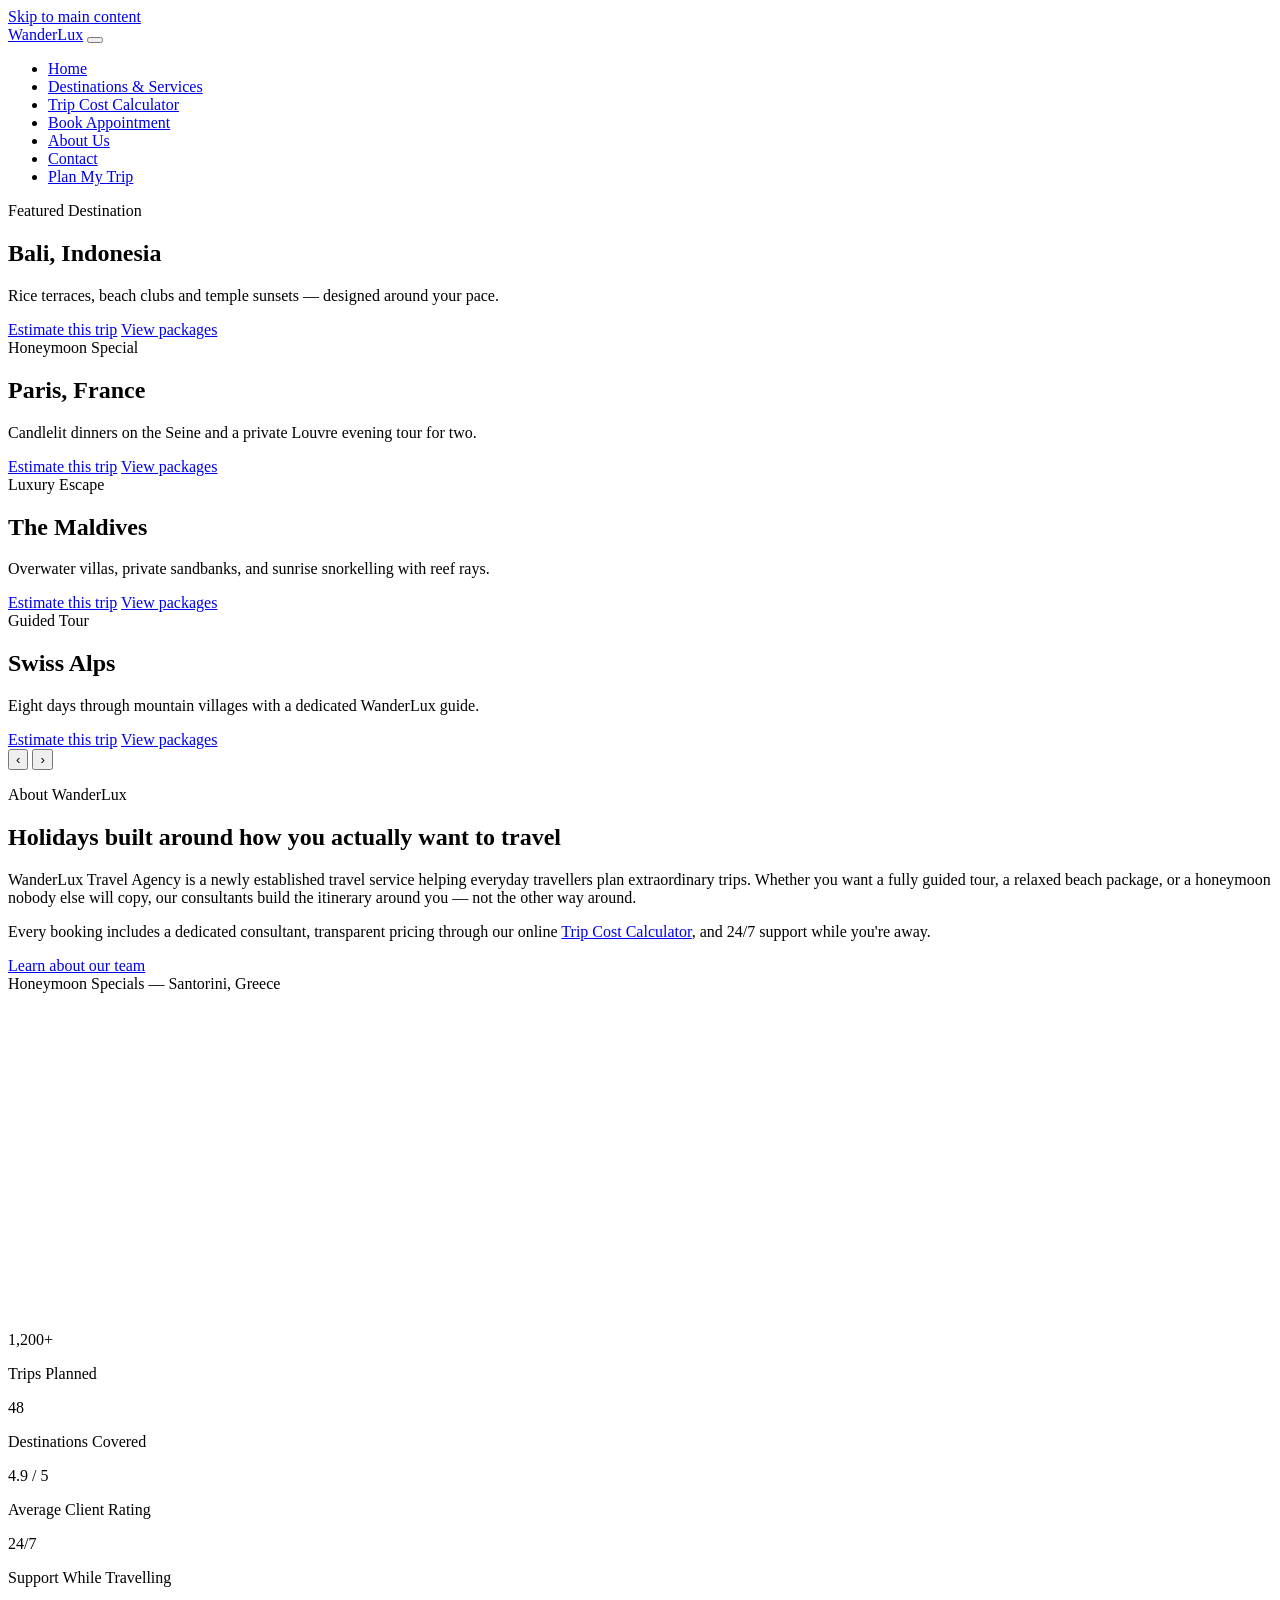
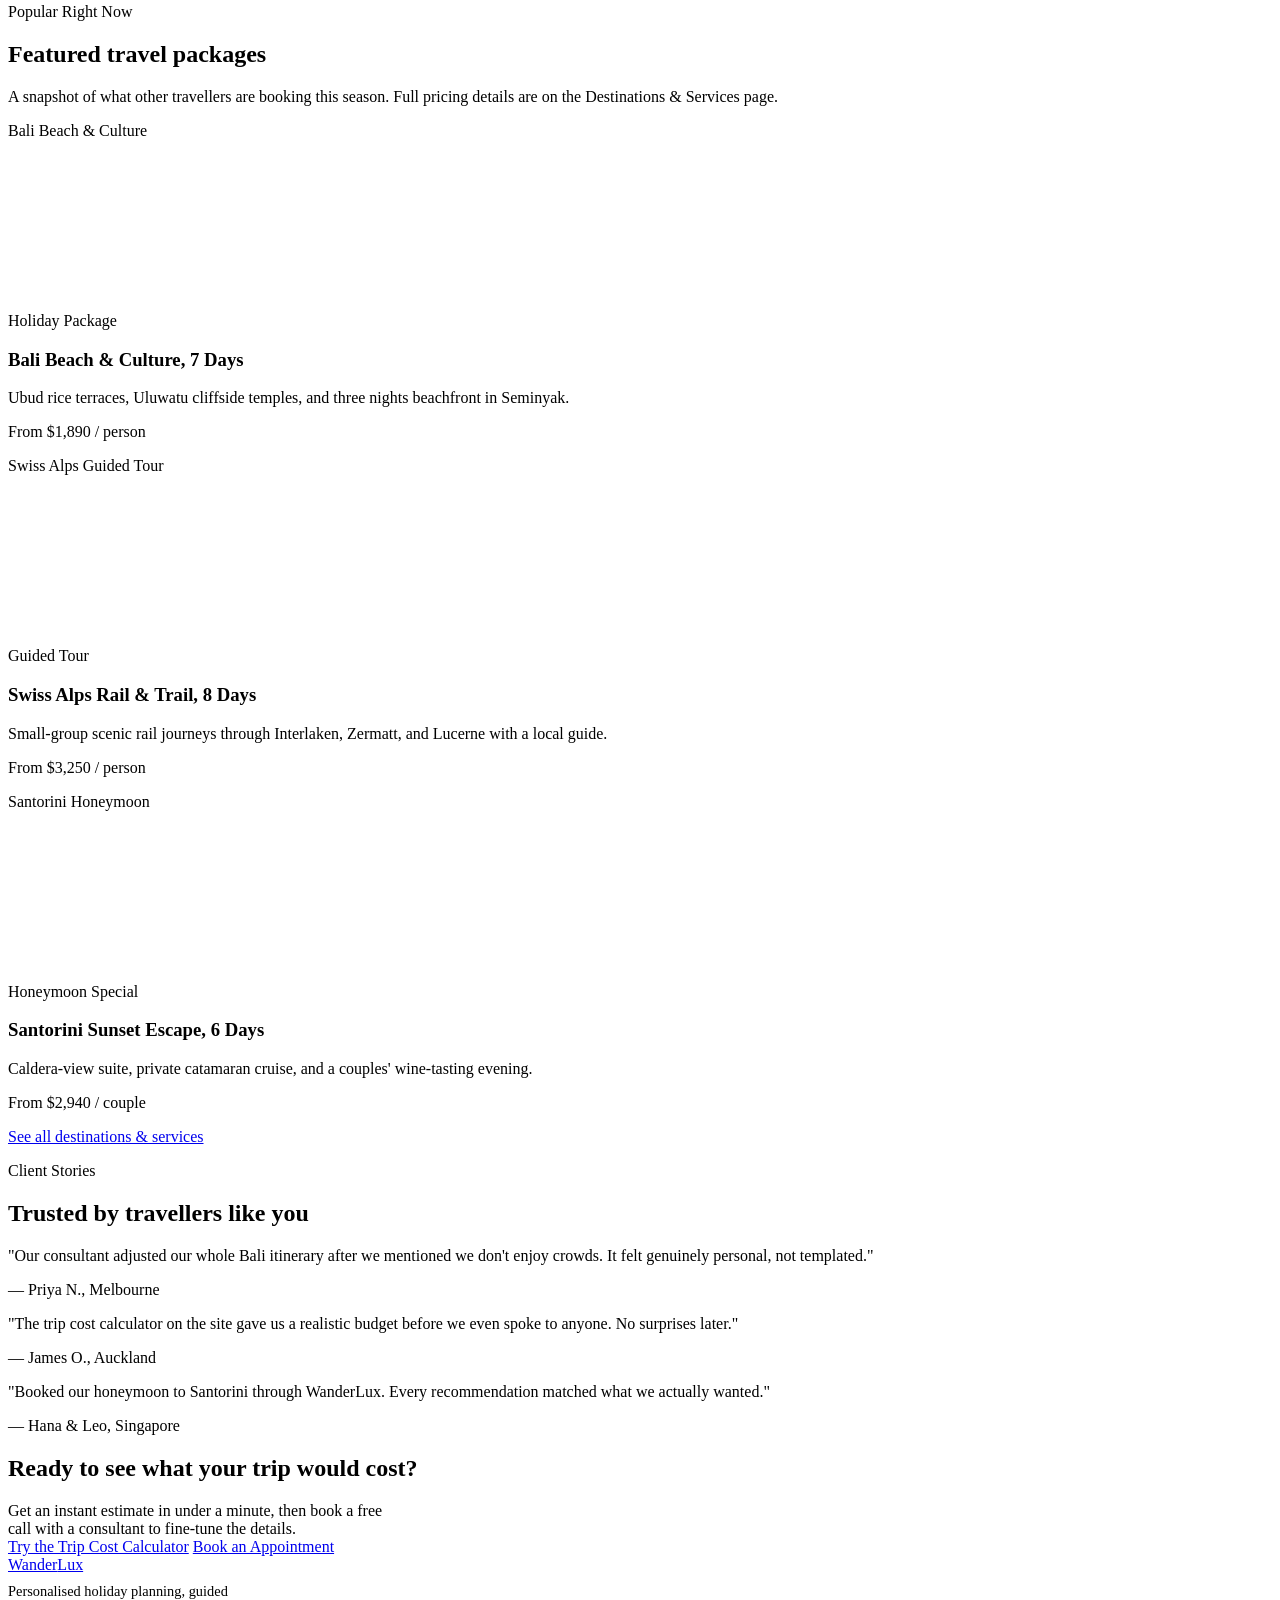
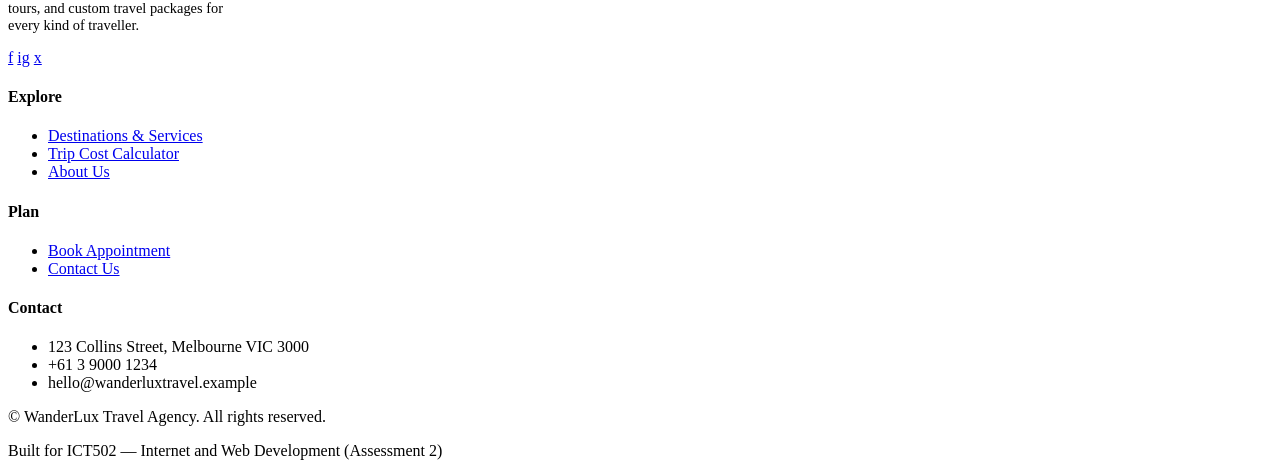
==== index.html @ 5282bc02 "Add files via upload" ====
<!DOCTYPE html>
<html lang="en">
<head>
  <meta charset="UTF-8" />
  <meta name="viewport" content="width=device-width, initial-scale=1.0" />
  <title>WanderLux Travel Agency | Personalised Holidays, Tours &amp; Travel Packages</title>
  <meta name="description" content="WanderLux Travel Agency designs personalised holiday packages, guided tours, and honeymoon escapes. Get an instant trip cost estimate and book a free consultation today." />
  <meta name="keywords" content="travel agency, holiday packages, guided tours, trip cost calculator, honeymoon packages, flights and hotels" />
  <meta name="author" content="WanderLux Travel Agency" />
  <link rel="preconnect" href="https://fonts.googleapis.com">
  <link href="https://fonts.googleapis.com/css2?family=Playfair+Display:wght@600;700&family=Inter:wght@400;500;600;700&display=swap" rel="stylesheet">
  <link rel="stylesheet" href="css/style.css" />
</head>
<body>
  <a href="#main-content" class="skip-link">Skip to main content</a>

  <!-- ===================== HEADER / NAV ===================== -->
  <header class="site-header">
    <div class="nav-wrap">
      <a href="index.html" class="logo">Wander<span>Lux</span></a>
      <button class="nav-toggle" aria-label="Toggle navigation menu" aria-expanded="false" aria-controls="primary-nav">
        <span class="bar"></span><span class="bar"></span><span class="bar"></span>
      </button>
      <ul class="nav-list" id="primary-nav">
        <li><a href="index.html" aria-current="page">Home</a></li>
        <li><a href="destinations.html">Destinations &amp; Services</a></li>
        <li><a href="calculator.html">Trip Cost Calculator</a></li>
        <li><a href="appointment.html">Book Appointment</a></li>
        <li><a href="about.html">About Us</a></li>
        <li><a href="contact.html">Contact</a></li>
        <li><a href="appointment.html" class="nav-cta">Plan My Trip</a></li>
      </ul>
    </div>
  </header>

  <main id="main-content">
    <!-- ===================== ROTATING BANNER ===================== -->
    <section class="banner" aria-roledescription="carousel" aria-label="Featured destinations">
      <div class="banner-slide scenic scenic-bali active" role="group" aria-roledescription="slide" aria-label="1 of 4">
        <div class="banner-content">
          <span class="tag">Featured Destination</span>
          <h2>Bali, Indonesia</h2>
          <p>Rice terraces, beach clubs and temple sunsets — designed around your pace.</p>
          <div class="hero-actions">
            <a href="calculator.html" class="btn btn-primary">Estimate this trip</a>
            <a href="destinations.html" class="btn btn-outline">View packages</a>
          </div>
        </div>
      </div>
      <div class="banner-slide scenic scenic-paris" role="group" aria-roledescription="slide" aria-label="2 of 4">
        <div class="banner-content">
          <span class="tag">Honeymoon Special</span>
          <h2>Paris, France</h2>
          <p>Candlelit dinners on the Seine and a private Louvre evening tour for two.</p>
          <div class="hero-actions">
            <a href="calculator.html" class="btn btn-primary">Estimate this trip</a>
            <a href="destinations.html" class="btn btn-outline">View packages</a>
          </div>
        </div>
      </div>
      <div class="banner-slide scenic scenic-maldives" role="group" aria-roledescription="slide" aria-label="3 of 4">
        <div class="banner-content">
          <span class="tag">Luxury Escape</span>
          <h2>The Maldives</h2>
          <p>Overwater villas, private sandbanks, and sunrise snorkelling with reef rays.</p>
          <div class="hero-actions">
            <a href="calculator.html" class="btn btn-primary">Estimate this trip</a>
            <a href="destinations.html" class="btn btn-outline">View packages</a>
          </div>
        </div>
      </div>
      <div class="banner-slide scenic scenic-swiss" role="group" aria-roledescription="slide" aria-label="4 of 4">
        <div class="banner-content">
          <span class="tag">Guided Tour</span>
          <h2>Swiss Alps</h2>
          <p>Eight days through mountain villages with a dedicated WanderLux guide.</p>
          <div class="hero-actions">
            <a href="calculator.html" class="btn btn-primary">Estimate this trip</a>
            <a href="destinations.html" class="btn btn-outline">View packages</a>
          </div>
        </div>
      </div>

      <button class="banner-arrow prev" aria-label="Previous slide">&#8249;</button>
      <button class="banner-arrow next" aria-label="Next slide">&#8250;</button>
      <div class="banner-dots" aria-label="Choose slide"></div>
    </section>

    <!-- ===================== INTRO ===================== -->
    <section class="container">
      <div class="two-col">
        <div class="reveal">
          <p class="eyebrow">About WanderLux</p>
          <h2>Holidays built around how you actually want to travel</h2>
          <p>WanderLux Travel Agency is a newly established travel service helping everyday travellers
            plan extraordinary trips. Whether you want a fully guided tour, a relaxed beach package, or a
            honeymoon nobody else will copy, our consultants build the itinerary around you — not the other
            way around.</p>
          <p>Every booking includes a dedicated consultant, transparent pricing through our online
            <a href="calculator.html">Trip Cost Calculator</a>, and 24/7 support while you're away.</p>
          <a href="about.html" class="btn btn-secondary mt-lg">Learn about our team</a>
        </div>
        <div class="reveal reveal-delay-1">
          <div class="scenic scenic-honeymoon" style="height:340px;border-radius:var(--radius-md);">
            <span class="scenic-label">Honeymoon Specials — Santorini, Greece</span>
          </div>
        </div>
      </div>
    </section>

    <!-- ===================== STATS STRIP ===================== -->
    <section class="stats">
      <div class="container grid grid-4">
        <div class="reveal">
          <p class="stat-num">1,200+</p>
          <p class="stat-label">Trips Planned</p>
        </div>
        <div class="reveal reveal-delay-1">
          <p class="stat-num">48</p>
          <p class="stat-label">Destinations Covered</p>
        </div>
        <div class="reveal reveal-delay-2">
          <p class="stat-num">4.9 / 5</p>
          <p class="stat-label">Average Client Rating</p>
        </div>
        <div class="reveal reveal-delay-3">
          <p class="stat-num">24/7</p>
          <p class="stat-label">Support While Travelling</p>
        </div>
      </div>
    </section>

    <!-- ===================== POPULAR PACKAGES ===================== -->
    <section class="container">
      <div class="section-head center reveal">
        <p class="eyebrow">Popular Right Now</p>
        <h2>Featured travel packages</h2>
        <p>A snapshot of what other travellers are booking this season. Full pricing details are on the
          Destinations &amp; Services page.</p>
      </div>

      <div class="grid grid-3">
        <article class="card reveal">
          <div class="scenic scenic-bali" style="height:190px;">
            <span class="scenic-label">Bali Beach &amp; Culture</span>
          </div>
          <div class="card-body">
            <span class="badge">Holiday Package</span>
            <h3>Bali Beach &amp; Culture, 7 Days</h3>
            <p>Ubud rice terraces, Uluwatu cliffside temples, and three nights beachfront in Seminyak.</p>
            <p class="price-tag">From $1,890 / person</p>
          </div>
        </article>

        <article class="card reveal reveal-delay-1">
          <div class="scenic scenic-swiss" style="height:190px;">
            <span class="scenic-label">Swiss Alps Guided Tour</span>
          </div>
          <div class="card-body">
            <span class="badge">Guided Tour</span>
            <h3>Swiss Alps Rail &amp; Trail, 8 Days</h3>
            <p>Small-group scenic rail journeys through Interlaken, Zermatt, and Lucerne with a local guide.</p>
            <p class="price-tag">From $3,250 / person</p>
          </div>
        </article>

        <article class="card reveal reveal-delay-2">
          <div class="scenic scenic-honeymoon" style="height:190px;">
            <span class="scenic-label">Santorini Honeymoon</span>
          </div>
          <div class="card-body">
            <span class="badge gold">Honeymoon Special</span>
            <h3>Santorini Sunset Escape, 6 Days</h3>
            <p>Caldera-view suite, private catamaran cruise, and a couples' wine-tasting evening.</p>
            <p class="price-tag">From $2,940 / couple</p>
          </div>
        </article>
      </div>

      <div class="text-center mt-lg reveal">
        <a href="destinations.html" class="btn btn-primary">See all destinations &amp; services</a>
      </div>
    </section>

    <!-- ===================== TESTIMONIALS ===================== -->
    <section class="bg-alt">
      <div class="container">
        <div class="section-head center reveal">
          <p class="eyebrow">Client Stories</p>
          <h2>Trusted by travellers like you</h2>
        </div>
        <div class="grid grid-3">
          <div class="testimonial reveal">
            <p>"Our consultant adjusted our whole Bali itinerary after we mentioned we don't enjoy crowds.
              It felt genuinely personal, not templated."</p>
            <p class="who">— Priya N., Melbourne</p>
          </div>
          <div class="testimonial reveal reveal-delay-1">
            <p>"The trip cost calculator on the site gave us a realistic budget before we even spoke to
              anyone. No surprises later."</p>
            <p class="who">— James O., Auckland</p>
          </div>
          <div class="testimonial reveal reveal-delay-2">
            <p>"Booked our honeymoon to Santorini through WanderLux. Every recommendation matched what
              we actually wanted."</p>
            <p class="who">— Hana &amp; Leo, Singapore</p>
          </div>
        </div>
      </div>
    </section>

    <!-- ===================== CTA ===================== -->
    <section class="bg-deep">
      <div class="container text-center reveal">
        <h2>Ready to see what your trip would cost?</h2>
        <p style="max-width:50ch;margin:0.6rem auto var(--space-md);">Get an instant estimate in under
          a minute, then book a free call with a consultant to fine-tune the details.</p>
        <div class="hero-actions" style="justify-content:center;">
          <a href="calculator.html" class="btn btn-primary">Try the Trip Cost Calculator</a>
          <a href="appointment.html" class="btn btn-outline">Book an Appointment</a>
        </div>
      </div>
    </section>
  </main>

  <!-- ===================== FOOTER ===================== -->
  <footer class="site-footer">
    <div class="container">
      <div class="footer-grid">
        <div>
          <a href="index.html" class="logo">Wander<span>Lux</span></a>
          <p style="font-size:0.9rem;margin-top:0.6rem;max-width:32ch;">Personalised holiday planning,
            guided tours, and custom travel packages for every kind of traveller.</p>
          <div class="social-row mt-lg">
            <a href="https://facebook.com" aria-label="WanderLux on Facebook" target="_blank" rel="noopener">f</a>
            <a href="https://instagram.com" aria-label="WanderLux on Instagram" target="_blank" rel="noopener">ig</a>
            <a href="https://twitter.com" aria-label="WanderLux on Twitter / X" target="_blank" rel="noopener">x</a>
          </div>
        </div>
        <div>
          <h4>Explore</h4>
          <ul>
            <li><a href="destinations.html">Destinations &amp; Services</a></li>
            <li><a href="calculator.html">Trip Cost Calculator</a></li>
            <li><a href="about.html">About Us</a></li>
          </ul>
        </div>
        <div>
          <h4>Plan</h4>
          <ul>
            <li><a href="appointment.html">Book Appointment</a></li>
            <li><a href="contact.html">Contact Us</a></li>
          </ul>
        </div>
        <div>
          <h4>Contact</h4>
          <ul>
            <li>123 Collins Street, Melbourne VIC 3000</li>
            <li>+61 3 9000 1234</li>
            <li>hello@wanderluxtravel.example</li>
          </ul>
        </div>
      </div>
      <div class="footer-bottom">
        <p>&copy; <span id="year"></span> WanderLux Travel Agency. All rights reserved.</p>
        <p>Built for ICT502 — Internet and Web Development (Assessment 2)</p>
      </div>
    </div>
  </footer>

  <script src="js/main.js"></script>
</body>
</html>
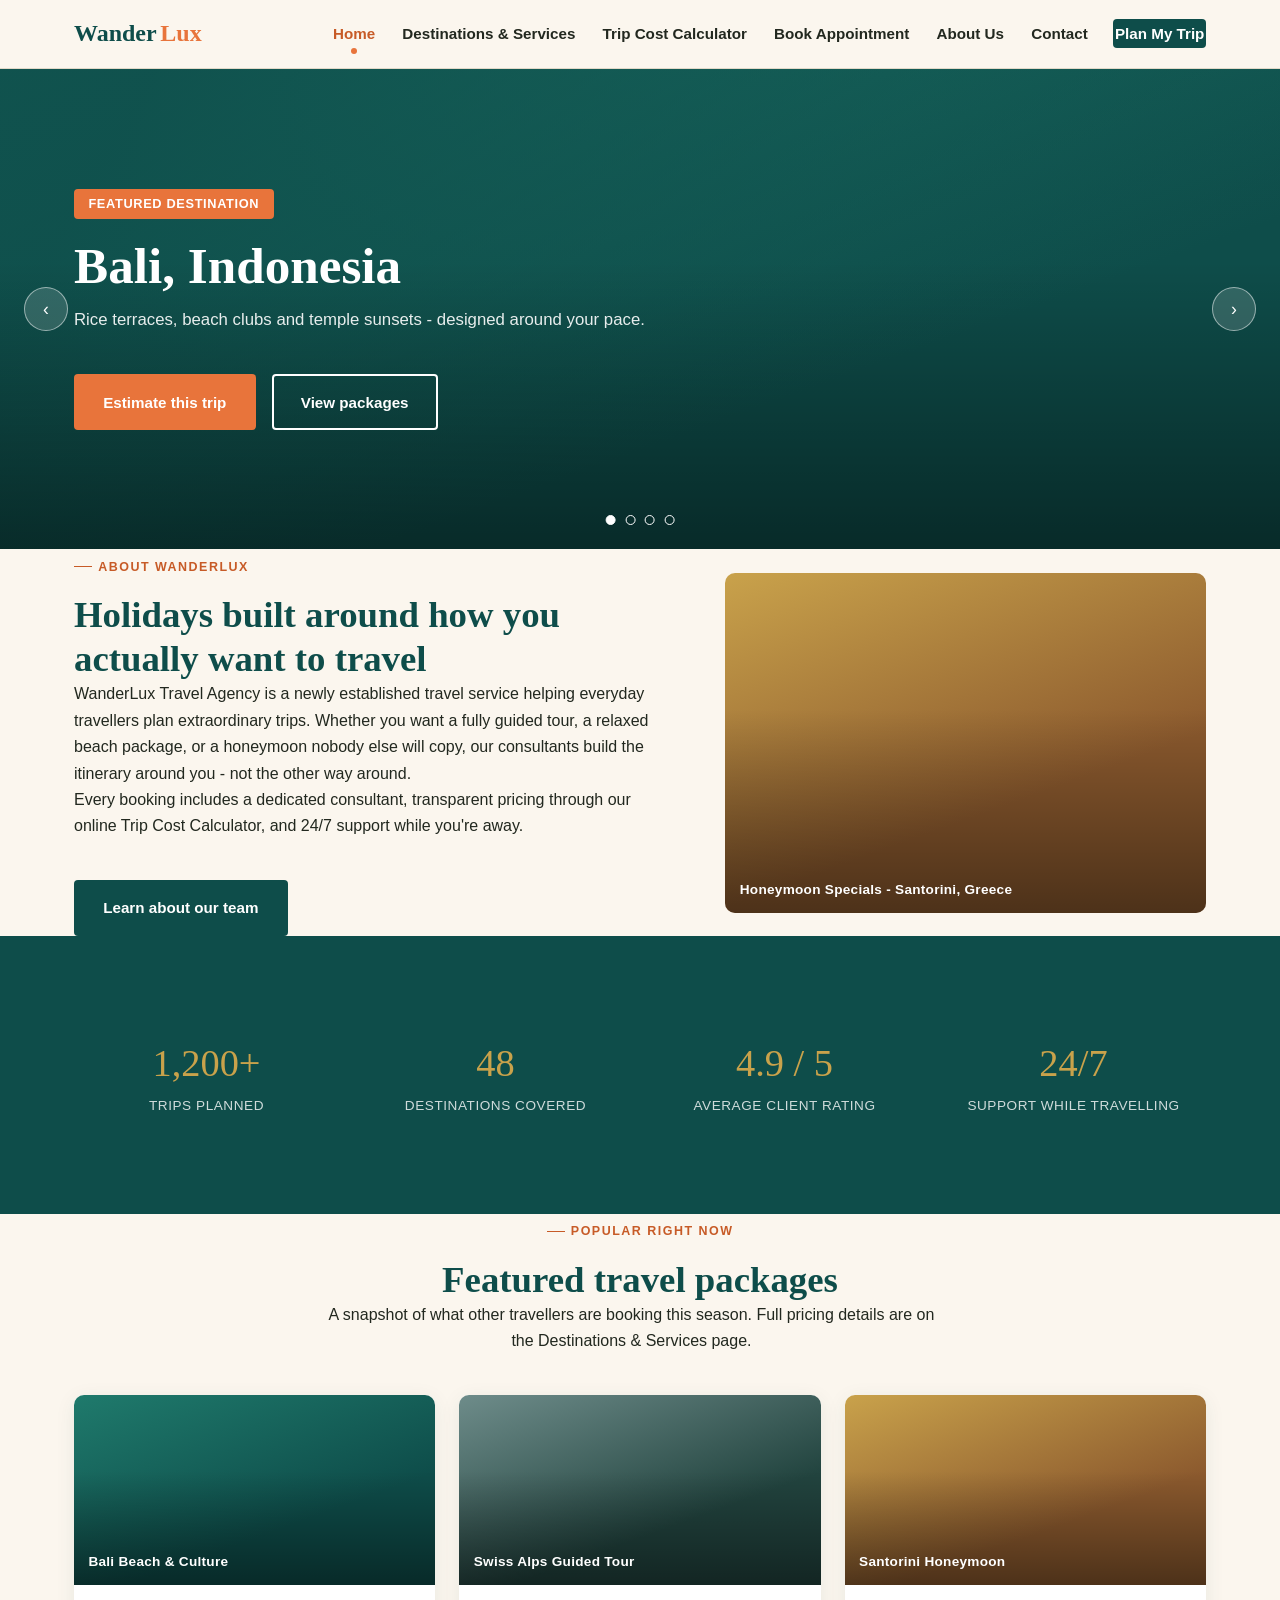
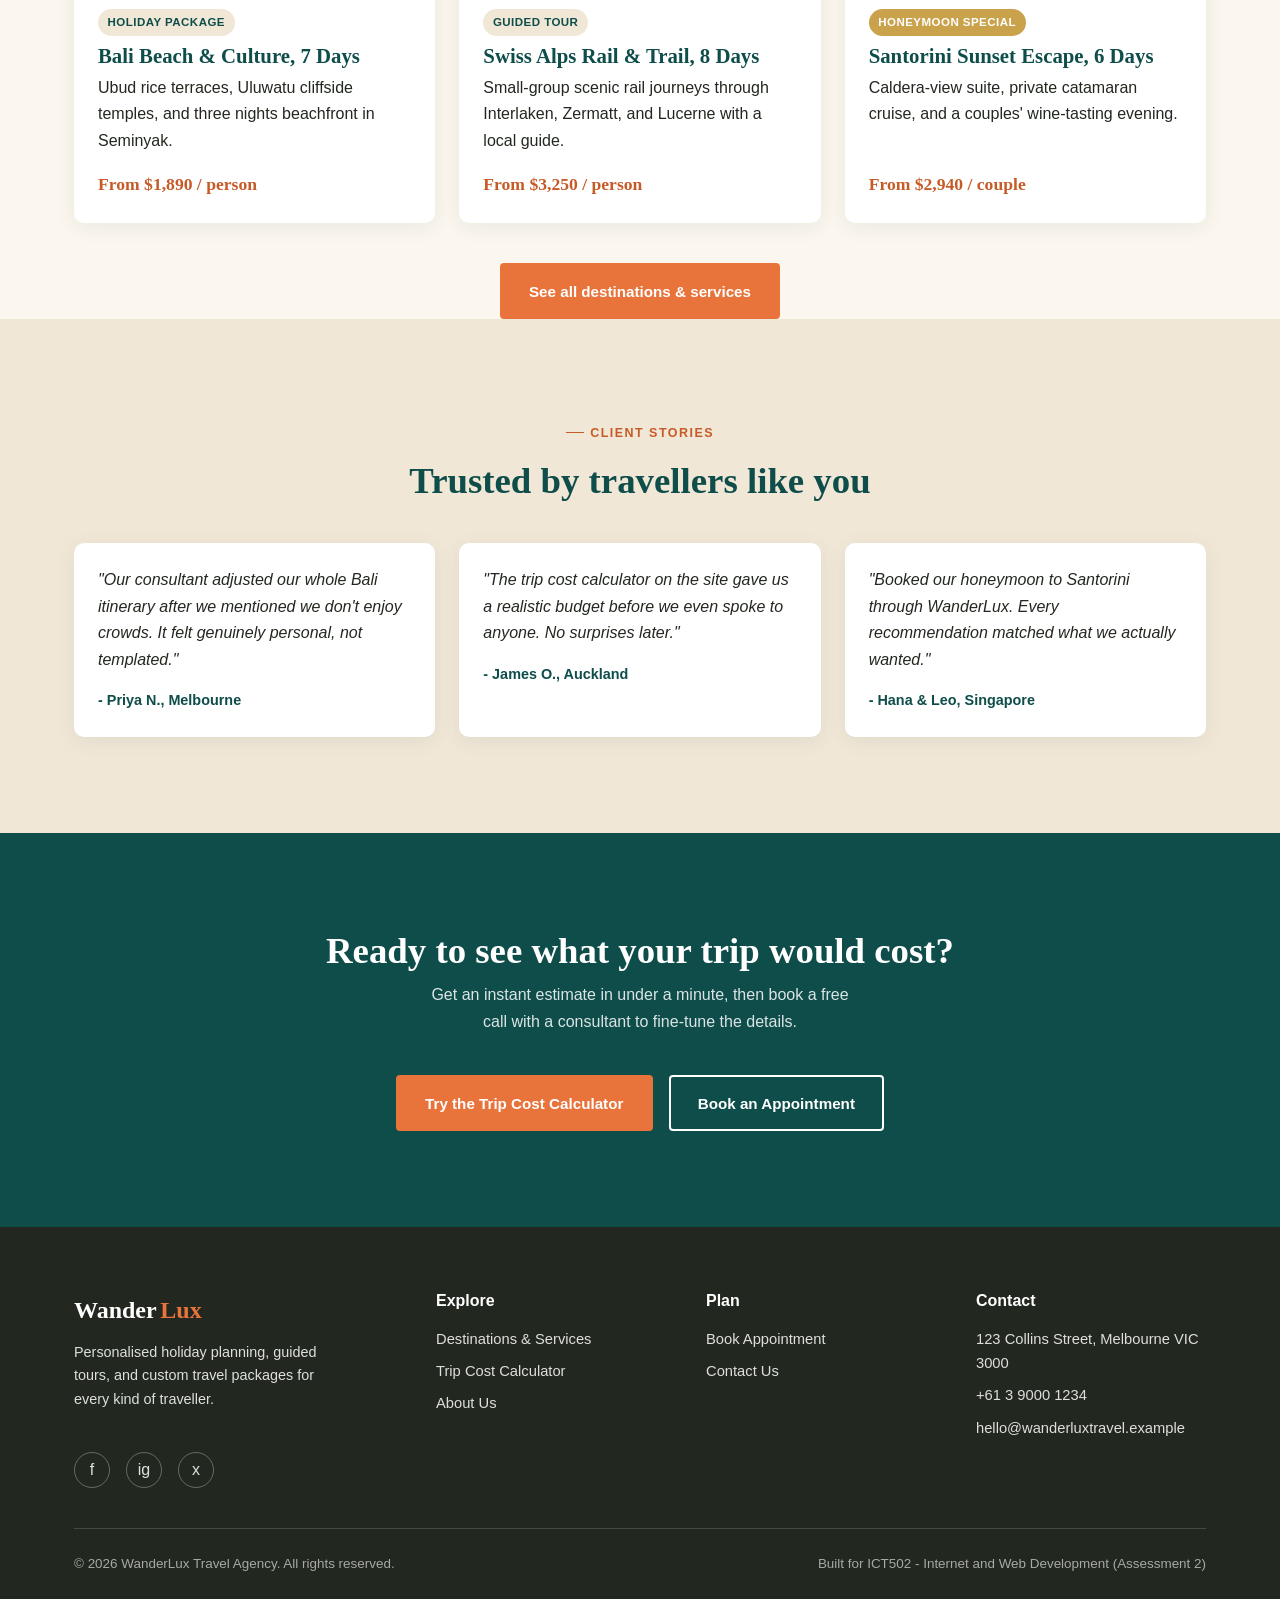
==== commit 73dc681a: "htm" ====
--- a/index.html
+++ b/index.html
@@ -14,7 +14,6 @@
 <body>
   <a href="#main-content" class="skip-link">Skip to main content</a>
 
-  <!-- ===================== HEADER / NAV ===================== -->
   <header class="site-header">
     <div class="nav-wrap">
       <a href="index.html" class="logo">Wander<span>Lux</span></a>
@@ -34,13 +33,12 @@
   </header>
 
   <main id="main-content">
-    <!-- ===================== ROTATING BANNER ===================== -->
     <section class="banner" aria-roledescription="carousel" aria-label="Featured destinations">
       <div class="banner-slide scenic scenic-bali active" role="group" aria-roledescription="slide" aria-label="1 of 4">
         <div class="banner-content">
           <span class="tag">Featured Destination</span>
           <h2>Bali, Indonesia</h2>
-          <p>Rice terraces, beach clubs and temple sunsets — designed around your pace.</p>
+          <p>Rice terraces, beach clubs and temple sunsets - designed around your pace.</p>
           <div class="hero-actions">
             <a href="calculator.html" class="btn btn-primary">Estimate this trip</a>
             <a href="destinations.html" class="btn btn-outline">View packages</a>
@@ -86,7 +84,6 @@
       <div class="banner-dots" aria-label="Choose slide"></div>
     </section>
 
-    <!-- ===================== INTRO ===================== -->
     <section class="container">
       <div class="two-col">
         <div class="reveal">
@@ -94,7 +91,7 @@
           <h2>Holidays built around how you actually want to travel</h2>
           <p>WanderLux Travel Agency is a newly established travel service helping everyday travellers
             plan extraordinary trips. Whether you want a fully guided tour, a relaxed beach package, or a
-            honeymoon nobody else will copy, our consultants build the itinerary around you — not the other
+            honeymoon nobody else will copy, our consultants build the itinerary around you - not the other
             way around.</p>
           <p>Every booking includes a dedicated consultant, transparent pricing through our online
             <a href="calculator.html">Trip Cost Calculator</a>, and 24/7 support while you're away.</p>
@@ -102,13 +99,12 @@
         </div>
         <div class="reveal reveal-delay-1">
           <div class="scenic scenic-honeymoon" style="height:340px;border-radius:var(--radius-md);">
-            <span class="scenic-label">Honeymoon Specials — Santorini, Greece</span>
-          </div>
-        </div>
-      </div>
-    </section>
-
-    <!-- ===================== STATS STRIP ===================== -->
+            <span class="scenic-label">Honeymoon Specials - Santorini, Greece</span>
+          </div>
+        </div>
+      </div>
+    </section>
+
     <section class="stats">
       <div class="container grid grid-4">
         <div class="reveal">
@@ -130,7 +126,6 @@
       </div>
     </section>
 
-    <!-- ===================== POPULAR PACKAGES ===================== -->
     <section class="container">
       <div class="section-head center reveal">
         <p class="eyebrow">Popular Right Now</p>
@@ -182,7 +177,6 @@
       </div>
     </section>
 
-    <!-- ===================== TESTIMONIALS ===================== -->
     <section class="bg-alt">
       <div class="container">
         <div class="section-head center reveal">
@@ -193,23 +187,22 @@
           <div class="testimonial reveal">
             <p>"Our consultant adjusted our whole Bali itinerary after we mentioned we don't enjoy crowds.
               It felt genuinely personal, not templated."</p>
-            <p class="who">— Priya N., Melbourne</p>
+            <p class="who">- Priya N., Melbourne</p>
           </div>
           <div class="testimonial reveal reveal-delay-1">
             <p>"The trip cost calculator on the site gave us a realistic budget before we even spoke to
               anyone. No surprises later."</p>
-            <p class="who">— James O., Auckland</p>
+            <p class="who">- James O., Auckland</p>
           </div>
           <div class="testimonial reveal reveal-delay-2">
             <p>"Booked our honeymoon to Santorini through WanderLux. Every recommendation matched what
               we actually wanted."</p>
-            <p class="who">— Hana &amp; Leo, Singapore</p>
-          </div>
-        </div>
-      </div>
-    </section>
-
-    <!-- ===================== CTA ===================== -->
+            <p class="who">- Hana &amp; Leo, Singapore</p>
+          </div>
+        </div>
+      </div>
+    </section>
+
     <section class="bg-deep">
       <div class="container text-center reveal">
         <h2>Ready to see what your trip would cost?</h2>
@@ -223,7 +216,6 @@
     </section>
   </main>
 
-  <!-- ===================== FOOTER ===================== -->
   <footer class="site-footer">
     <div class="container">
       <div class="footer-grid">
@@ -263,7 +255,7 @@
       </div>
       <div class="footer-bottom">
         <p>&copy; <span id="year"></span> WanderLux Travel Agency. All rights reserved.</p>
-        <p>Built for ICT502 — Internet and Web Development (Assessment 2)</p>
+        <p>Built for ICT502 - Internet and Web Development (Assessment 2)</p>
       </div>
     </div>
   </footer>
--- a/css/style.css
+++ b/css/style.css
@@ -0,0 +1,937 @@
+:root {
+  --colour-teal-deep:   #0E4D4A;
+  --colour-teal-mid:    #156661;
+  --colour-terracotta:  #E8743B;
+  --colour-terracotta-dark: #C75B27;
+  --colour-sand:        #FBF6EE;
+  --colour-sand-dark:   #F1E7D6;
+  --colour-charcoal:    #22281F;
+  --colour-gold:        #C9A24B;
+  --colour-white:       #FFFFFF;
+  --colour-border:      #E1D9C8;
+  --colour-success:     #2E7D4F;
+  --colour-error:       #B3261E;
+
+  --font-display: 'Playfair Display', Georgia, serif;
+  --font-body: 'Inter', -apple-system, Segoe UI, Roboto, sans-serif;
+
+  --space-xs: 0.5rem;
+  --space-sm: 1rem;
+  --space-md: 1.5rem;
+  --space-lg: 2.5rem;
+  --space-xl: 4rem;
+  --space-2xl: 6rem;
+
+  --max-width: 1180px;
+  --radius-sm: 4px;
+  --radius-md: 10px;
+  --radius-stamp: 50%;
+  --shadow-soft: 0 4px 20px rgba(14, 77, 74, 0.08);
+  --shadow-card: 0 8px 30px rgba(34, 40, 31, 0.10);
+  --transition: 0.25s ease;
+}
+
+* { margin: 0; padding: 0; box-sizing: border-box; }
+
+html { scroll-behavior: smooth; }
+
+@media (prefers-reduced-motion: reduce) {
+  html { scroll-behavior: auto; }
+  *, *::before, *::after {
+    animation-duration: 0.01ms !important;
+    animation-iteration-count: 1 !important;
+    transition-duration: 0.01ms !important;
+    scroll-behavior: auto !important;
+  }
+}
+
+body {
+  font-family: var(--font-body);
+  color: var(--colour-charcoal);
+  background: var(--colour-sand);
+  line-height: 1.65;
+  font-size: 16px;
+  overflow-x: hidden;
+}
+
+img { max-width: 100%; display: block; }
+
+a { color: inherit; text-decoration: none; }
+
+h1, h2, h3, h4 {
+  font-family: var(--font-display);
+  line-height: 1.2;
+  font-weight: 700;
+  color: var(--colour-teal-deep);
+}
+
+h1 { font-size: clamp(2.1rem, 4.5vw, 3.4rem); }
+h2 { font-size: clamp(1.6rem, 3vw, 2.3rem); }
+h3 { font-size: 1.3rem; }
+
+p { max-width: 70ch; }
+
+.container {
+  max-width: var(--max-width);
+  margin: 0 auto;
+  padding: 0 var(--space-md);
+}
+
+section { padding: var(--space-2xl) 0; }
+
+.eyebrow {
+  display: inline-flex;
+  align-items: center;
+  gap: 0.5em;
+  font-size: 0.78rem;
+  letter-spacing: 0.12em;
+  text-transform: uppercase;
+  color: var(--colour-terracotta-dark);
+  font-weight: 600;
+  margin-bottom: var(--space-sm);
+}
+
+.eyebrow::before {
+  content: "";
+  width: 18px;
+  height: 1px;
+  background: var(--colour-terracotta-dark);
+  display: inline-block;
+}
+
+.section-head {
+  max-width: 640px;
+  margin-bottom: var(--space-lg);
+}
+
+.section-head.center { margin-inline: auto; text-align: center; }
+
+.skip-link {
+  position: absolute;
+  left: -999px;
+  top: 0;
+  background: var(--colour-terracotta);
+  color: var(--colour-white);
+  padding: 0.6rem 1rem;
+  z-index: 200;
+  border-radius: 0 0 var(--radius-sm) 0;
+}
+.skip-link:focus {
+  left: 0;
+}
+
+:focus-visible {
+  outline: 3px solid var(--colour-terracotta);
+  outline-offset: 2px;
+}
+
+.btn {
+  display: inline-flex;
+  align-items: center;
+  justify-content: center;
+  gap: 0.5em;
+  font-family: var(--font-body);
+  font-weight: 600;
+  font-size: 0.95rem;
+  padding: 0.85rem 1.7rem;
+  border-radius: var(--radius-sm);
+  border: 2px solid transparent;
+  cursor: pointer;
+  transition: transform var(--transition), box-shadow var(--transition), background var(--transition), color var(--transition);
+  white-space: nowrap;
+}
+
+.btn-primary {
+  background: var(--colour-terracotta);
+  color: var(--colour-white);
+}
+.btn-primary:hover, .btn-primary:focus-visible {
+  background: var(--colour-terracotta-dark);
+  transform: translateY(-2px);
+  box-shadow: var(--shadow-card);
+}
+
+.btn-outline {
+  background: transparent;
+  border-color: var(--colour-white);
+  color: var(--colour-white);
+}
+.btn-outline:hover, .btn-outline:focus-visible {
+  background: var(--colour-white);
+  color: var(--colour-teal-deep);
+}
+
+.btn-secondary {
+  background: var(--colour-teal-deep);
+  color: var(--colour-white);
+}
+.btn-secondary:hover, .btn-secondary:focus-visible {
+  background: var(--colour-teal-mid);
+  transform: translateY(-2px);
+}
+
+.btn-block { width: 100%; }
+
+.site-header {
+  position: sticky;
+  top: 0;
+  z-index: 100;
+  background: rgba(251, 246, 238, 0.92);
+  backdrop-filter: blur(8px);
+  border-bottom: 1px solid var(--colour-border);
+}
+
+.nav-wrap {
+  display: flex;
+  align-items: center;
+  justify-content: space-between;
+  padding: 0.9rem var(--space-md);
+  max-width: var(--max-width);
+  margin: 0 auto;
+}
+
+.logo {
+  font-family: var(--font-display);
+  font-size: 1.5rem;
+  font-weight: 700;
+  color: var(--colour-teal-deep);
+  display: flex;
+  align-items: baseline;
+  gap: 0.15em;
+}
+.logo span { color: var(--colour-terracotta); }
+
+.nav-toggle {
+  display: none;
+  background: none;
+  border: none;
+  cursor: pointer;
+  padding: 0.4rem;
+}
+.nav-toggle .bar {
+  display: block;
+  width: 26px;
+  height: 2px;
+  background: var(--colour-teal-deep);
+  margin: 5px 0;
+  transition: var(--transition);
+}
+
+.nav-list {
+  display: flex;
+  align-items: center;
+  gap: var(--space-md);
+  list-style: none;
+}
+
+.nav-list a {
+  font-weight: 600;
+  font-size: 0.95rem;
+  padding: 0.4rem 0.1rem;
+  position: relative;
+  color: var(--colour-charcoal);
+}
+
+.nav-list a::after {
+  content: "";
+  position: absolute;
+  left: 50%;
+  bottom: -6px;
+  width: 6px;
+  height: 6px;
+  background: var(--colour-terracotta);
+  border-radius: 50%;
+  opacity: 0;
+  transform: translateX(-50%) scale(0.5);
+  transition: var(--transition);
+}
+
+.nav-list a:hover::after,
+.nav-list a:focus-visible::after,
+.nav-list a[aria-current="page"]::after {
+  opacity: 1;
+  transform: translateX(-50%) scale(1);
+}
+
+.nav-list a[aria-current="page"] {
+  color: var(--colour-terracotta-dark);
+}
+
+.nav-cta {
+  background: var(--colour-teal-deep);
+  color: var(--colour-white) !important;
+  padding: 0.55rem 1.2rem;
+  border-radius: var(--radius-sm);
+}
+.nav-cta::after { display: none; }
+.nav-cta:hover { background: var(--colour-teal-mid); }
+
+@media (max-width: 880px) {
+  .nav-toggle { display: block; }
+
+  .nav-list {
+    position: absolute;
+    top: 100%;
+    left: 0;
+    right: 0;
+    flex-direction: column;
+    align-items: stretch;
+    background: var(--colour-sand);
+    border-bottom: 1px solid var(--colour-border);
+    max-height: 0;
+    overflow: hidden;
+    transition: max-height var(--transition);
+    gap: 0;
+  }
+
+  .nav-list.open { max-height: 420px; }
+
+  .nav-list li { width: 100%; }
+
+  .nav-list a {
+    display: block;
+    padding: 1rem var(--space-md);
+    border-top: 1px solid var(--colour-border);
+  }
+
+  .nav-list a::after { display: none; }
+  .nav-cta { margin: var(--space-sm) var(--space-md); text-align: center; }
+}
+
+.hero {
+  position: relative;
+  color: var(--colour-white);
+  background: linear-gradient(135deg, var(--colour-teal-deep), var(--colour-teal-mid));
+  overflow: hidden;
+}
+
+.hero .container {
+  position: relative;
+  z-index: 2;
+  padding-top: var(--space-2xl);
+  padding-bottom: var(--space-2xl);
+}
+
+.hero h1 { color: var(--colour-white); }
+.hero p.lead {
+  font-size: 1.15rem;
+  max-width: 50ch;
+  color: rgba(255,255,255,0.88);
+  margin-top: var(--space-sm);
+}
+
+.hero-actions {
+  display: flex;
+  gap: var(--space-sm);
+  margin-top: var(--space-lg);
+  flex-wrap: wrap;
+}
+
+.hero-page {
+  padding: var(--space-xl) 0 var(--space-lg);
+}
+
+.hero-page h1 { color: var(--colour-white); margin-bottom: 0.4rem; }
+
+.banner {
+  position: relative;
+  min-height: 480px;
+  display: flex;
+  align-items: stretch;
+  color: var(--colour-white);
+  overflow: hidden;
+}
+
+.banner-slide,
+.banner-slide.scenic {
+  position: absolute !important;
+  inset: 0;
+  opacity: 0;
+  transition: opacity 1s ease;
+  display: flex;
+  align-items: center;
+  background-size: cover;
+  background-position: center;
+}
+
+.banner-slide::before {
+  content: "";
+  position: absolute;
+  inset: 0;
+  background: linear-gradient(120deg, rgba(14,77,74,0.88) 10%, rgba(14,77,74,0.35) 60%, rgba(14,77,74,0.15));
+}
+
+.banner-slide.active { opacity: 1; z-index: 1; }
+
+.banner-content {
+  position: relative;
+  z-index: 2;
+  padding: 0 var(--space-md);
+  max-width: var(--max-width);
+  margin: 0 auto;
+  width: 100%;
+}
+
+.banner-content .tag {
+  display: inline-block;
+  background: var(--colour-terracotta);
+  padding: 0.3rem 0.9rem;
+  border-radius: var(--radius-sm);
+  font-size: 0.8rem;
+  font-weight: 700;
+  letter-spacing: 0.05em;
+  text-transform: uppercase;
+  margin-bottom: var(--space-sm);
+}
+
+.banner-content h2 {
+  color: var(--colour-white);
+  font-size: clamp(2rem, 5vw, 3.2rem);
+  max-width: 14ch;
+}
+
+.banner-content p {
+  color: rgba(255,255,255,0.9);
+  font-size: 1.05rem;
+  margin: 0.6rem 0 var(--space-md);
+}
+
+.banner-dots {
+  position: absolute;
+  bottom: var(--space-md);
+  left: 50%;
+  transform: translateX(-50%);
+  display: flex;
+  gap: 0.6rem;
+  z-index: 3;
+}
+
+.banner-dots button {
+  width: 10px;
+  height: 10px;
+  border-radius: 50%;
+  border: 1.5px solid var(--colour-white);
+  background: transparent;
+  cursor: pointer;
+  padding: 0;
+}
+.banner-dots button[aria-current="true"] {
+  background: var(--colour-white);
+}
+
+.banner-arrow {
+  position: absolute;
+  top: 50%;
+  transform: translateY(-50%);
+  z-index: 3;
+  background: rgba(255,255,255,0.15);
+  border: 1px solid rgba(255,255,255,0.5);
+  color: var(--colour-white);
+  width: 44px;
+  height: 44px;
+  border-radius: 50%;
+  cursor: pointer;
+  font-size: 1.1rem;
+  display: flex;
+  align-items: center;
+  justify-content: center;
+  transition: var(--transition);
+}
+.banner-arrow:hover { background: rgba(255,255,255,0.3); }
+.banner-arrow.prev { left: var(--space-md); }
+.banner-arrow.next { right: var(--space-md); }
+
+@media (max-width: 600px) {
+  .banner { min-height: 420px; }
+  .banner-arrow { width: 36px; height: 36px; }
+}
+
+.grid {
+  display: grid;
+  gap: var(--space-md);
+}
+.grid-3 { grid-template-columns: repeat(3, 1fr); }
+.grid-2 { grid-template-columns: repeat(2, 1fr); }
+.grid-4 { grid-template-columns: repeat(4, 1fr); }
+
+@media (max-width: 980px) {
+  .grid-3, .grid-4 { grid-template-columns: repeat(2, 1fr); }
+}
+@media (max-width: 620px) {
+  .grid-2, .grid-3, .grid-4 { grid-template-columns: 1fr; }
+}
+
+.card {
+  background: var(--colour-white);
+  border-radius: var(--radius-md);
+  overflow: hidden;
+  box-shadow: var(--shadow-soft);
+  transition: transform var(--transition), box-shadow var(--transition);
+  display: flex;
+  flex-direction: column;
+}
+.card:hover { transform: translateY(-6px); box-shadow: var(--shadow-card); }
+
+.card img { height: 190px; object-fit: cover; width: 100%; }
+
+.card-body { padding: var(--space-md); flex: 1; display: flex; flex-direction: column; }
+
+.card-body h3 { margin-bottom: 0.4rem; }
+
+.card-body .price-tag {
+  margin-top: auto;
+  padding-top: var(--space-sm);
+  font-weight: 700;
+  color: var(--colour-terracotta-dark);
+  font-family: var(--font-display);
+  font-size: 1.1rem;
+}
+
+.badge {
+  display: inline-block;
+  font-size: 0.72rem;
+  font-weight: 700;
+  letter-spacing: 0.04em;
+  text-transform: uppercase;
+  padding: 0.25rem 0.6rem;
+  border-radius: 999px;
+  background: var(--colour-sand-dark);
+  color: var(--colour-teal-deep);
+  margin-bottom: 0.5rem;
+  align-self: flex-start;
+}
+.badge.gold { background: var(--colour-gold); color: var(--colour-white); }
+
+.icon-card {
+  background: var(--colour-white);
+  border-radius: var(--radius-md);
+  padding: var(--space-lg) var(--space-md);
+  box-shadow: var(--shadow-soft);
+  text-align: left;
+  border-top: 4px solid var(--colour-terracotta);
+  transition: transform var(--transition);
+}
+.icon-card:hover { transform: translateY(-4px); }
+
+.icon-card .icon {
+  width: 52px;
+  height: 52px;
+  border-radius: 50%;
+  background: var(--colour-sand-dark);
+  display: flex;
+  align-items: center;
+  justify-content: center;
+  margin-bottom: var(--space-sm);
+  font-size: 1.5rem;
+}
+
+.stats {
+  background: var(--colour-teal-deep);
+  color: var(--colour-white);
+}
+.stats .grid-4 { text-align: center; }
+.stats .stat-num {
+  font-family: var(--font-display);
+  font-size: 2.4rem;
+  color: var(--colour-gold);
+}
+.stats .stat-label {
+  font-size: 0.85rem;
+  letter-spacing: 0.04em;
+  text-transform: uppercase;
+  color: rgba(255,255,255,0.8);
+}
+
+.testimonial {
+  background: var(--colour-white);
+  border-radius: var(--radius-md);
+  padding: var(--space-md);
+  box-shadow: var(--shadow-soft);
+  position: relative;
+}
+.testimonial p { font-style: italic; color: var(--colour-charcoal); }
+.testimonial .who {
+  margin-top: var(--space-sm);
+  font-weight: 700;
+  font-style: normal;
+  color: var(--colour-teal-deep);
+  font-size: 0.9rem;
+}
+
+.form-card {
+  background: var(--colour-white);
+  border-radius: var(--radius-md);
+  box-shadow: var(--shadow-card);
+  padding: var(--space-lg);
+}
+
+.field {
+  margin-bottom: var(--space-md);
+}
+
+.field label {
+  display: block;
+  font-weight: 600;
+  font-size: 0.92rem;
+  margin-bottom: 0.4rem;
+  color: var(--colour-teal-deep);
+}
+
+.field .hint {
+  font-size: 0.8rem;
+  color: #6b6358;
+  margin-top: 0.3rem;
+  display: block;
+}
+
+.field input,
+.field select,
+.field textarea {
+  width: 100%;
+  padding: 0.75rem 0.9rem;
+  font-family: var(--font-body);
+  font-size: 0.97rem;
+  border: 1.5px solid var(--colour-border);
+  border-radius: var(--radius-sm);
+  background: var(--colour-sand);
+  color: var(--colour-charcoal);
+  transition: border-color var(--transition), background var(--transition);
+}
+
+.field input:focus,
+.field select:focus,
+.field textarea:focus {
+  border-color: var(--colour-terracotta);
+  background: var(--colour-white);
+  outline: none;
+}
+
+.field input[aria-invalid="true"],
+.field select[aria-invalid="true"],
+.field textarea[aria-invalid="true"] {
+  border-color: var(--colour-error);
+}
+
+.field .error-msg {
+  color: var(--colour-error);
+  font-size: 0.82rem;
+  margin-top: 0.35rem;
+  display: none;
+}
+.field .error-msg.show { display: block; }
+
+.field-row {
+  display: grid;
+  grid-template-columns: 1fr 1fr;
+  gap: var(--space-md);
+}
+@media (max-width: 600px) {
+  .field-row { grid-template-columns: 1fr; }
+}
+
+fieldset {
+  border: 1.5px solid var(--colour-border);
+  border-radius: var(--radius-sm);
+  padding: var(--space-sm) var(--space-md);
+  margin-bottom: var(--space-md);
+}
+fieldset legend {
+  font-weight: 600;
+  color: var(--colour-teal-deep);
+  padding: 0 0.4rem;
+}
+.radio-group { display: flex; gap: var(--space-md); flex-wrap: wrap; margin-top: 0.4rem; }
+.radio-option { display: flex; align-items: center; gap: 0.4rem; font-size: 0.95rem; }
+.radio-option input { width: auto; }
+
+.form-status {
+  padding: 0.9rem 1rem;
+  border-radius: var(--radius-sm);
+  margin-top: var(--space-md);
+  font-weight: 600;
+  display: none;
+}
+.form-status.show { display: block; }
+.form-status.success {
+  background: rgba(46,125,79,0.12);
+  color: var(--colour-success);
+  border: 1px solid var(--colour-success);
+}
+.form-status.error {
+  background: rgba(179,38,30,0.1);
+  color: var(--colour-error);
+  border: 1px solid var(--colour-error);
+}
+
+.stamp-result {
+  border: 3px solid var(--colour-terracotta);
+  border-radius: var(--radius-md);
+  padding: var(--space-lg);
+  text-align: center;
+  position: relative;
+  background: var(--colour-sand-dark);
+  transform: rotate(-1deg);
+}
+
+.stamp-result::before {
+  content: "ESTIMATE";
+  position: absolute;
+  top: -14px;
+  left: 50%;
+  transform: translateX(-50%);
+  background: var(--colour-terracotta);
+  color: var(--colour-white);
+  font-size: 0.72rem;
+  font-weight: 700;
+  letter-spacing: 0.12em;
+  padding: 0.25rem 0.9rem;
+  border-radius: 999px;
+}
+
+.stamp-result .amount {
+  font-family: var(--font-display);
+  font-size: clamp(2.2rem, 6vw, 3.2rem);
+  color: var(--colour-teal-deep);
+  margin: 0.4rem 0;
+}
+
+.stamp-result .breakdown {
+  text-align: left;
+  max-width: 420px;
+  margin: var(--space-md) auto 0;
+  font-size: 0.92rem;
+  border-top: 1px dashed var(--colour-border);
+  padding-top: var(--space-sm);
+}
+.stamp-result .breakdown div {
+  display: flex;
+  justify-content: space-between;
+  padding: 0.25rem 0;
+}
+.stamp-result .breakdown div.total {
+  font-weight: 700;
+  border-top: 1px solid var(--colour-border);
+  margin-top: 0.4rem;
+  padding-top: 0.5rem;
+  color: var(--colour-teal-deep);
+}
+
+.reveal {
+  opacity: 0;
+  transform: translateY(28px);
+  transition: opacity 0.7s ease, transform 0.7s ease;
+}
+.reveal.in-view {
+  opacity: 1;
+  transform: translateY(0);
+}
+.reveal-delay-1 { transition-delay: 0.1s; }
+.reveal-delay-2 { transition-delay: 0.2s; }
+.reveal-delay-3 { transition-delay: 0.3s; }
+
+@media (prefers-reduced-motion: reduce) {
+  .reveal { opacity: 1; transform: none; }
+}
+
+.two-col {
+  display: grid;
+  grid-template-columns: 1.1fr 0.9fr;
+  gap: var(--space-xl);
+  align-items: center;
+}
+@media (max-width: 880px) {
+  .two-col { grid-template-columns: 1fr; }
+}
+
+.bg-alt { background: var(--colour-sand-dark); }
+.bg-deep { background: var(--colour-teal-deep); color: var(--colour-white); }
+.bg-deep h2 { color: var(--colour-white); }
+.bg-deep p { color: rgba(255,255,255,0.85); }
+
+.site-footer {
+  background: var(--colour-charcoal);
+  color: rgba(255,255,255,0.85);
+  padding: var(--space-xl) 0 var(--space-md);
+}
+
+.footer-grid {
+  display: grid;
+  grid-template-columns: 1.4fr 1fr 1fr 1fr;
+  gap: var(--space-lg);
+  padding-bottom: var(--space-lg);
+  border-bottom: 1px solid rgba(255,255,255,0.15);
+}
+
+@media (max-width: 880px) {
+  .footer-grid { grid-template-columns: 1fr 1fr; }
+}
+@media (max-width: 560px) {
+  .footer-grid { grid-template-columns: 1fr; }
+}
+
+.footer-grid h4 {
+  color: var(--colour-white);
+  font-size: 1rem;
+  margin-bottom: var(--space-sm);
+  font-family: var(--font-body);
+  font-weight: 700;
+}
+
+.footer-grid .logo { color: var(--colour-white); margin-bottom: 0.6rem; }
+.footer-grid .logo span { color: var(--colour-terracotta); }
+
+.footer-grid ul { list-style: none; }
+.footer-grid li { margin-bottom: 0.5rem; font-size: 0.92rem; }
+.footer-grid a:hover { color: var(--colour-gold); }
+
+.footer-bottom {
+  display: flex;
+  justify-content: space-between;
+  flex-wrap: wrap;
+  gap: var(--space-sm);
+  padding-top: var(--space-md);
+  font-size: 0.84rem;
+  color: rgba(255,255,255,0.6);
+}
+
+.social-row { display: flex; gap: var(--space-sm); }
+.social-row a {
+  width: 36px;
+  height: 36px;
+  border-radius: 50%;
+  border: 1px solid rgba(255,255,255,0.3);
+  display: flex;
+  align-items: center;
+  justify-content: center;
+  transition: var(--transition);
+}
+.social-row a:hover { background: var(--colour-terracotta); border-color: var(--colour-terracotta); }
+
+.map-wrap {
+  border-radius: var(--radius-md);
+  overflow: hidden;
+  box-shadow: var(--shadow-soft);
+  border: 1px solid var(--colour-border);
+}
+.map-wrap iframe { width: 100%; height: 320px; border: 0; display: block; }
+
+.text-center { text-align: center; }
+.mt-lg { margin-top: var(--space-lg); }
+.visually-hidden {
+  position: absolute;
+  width: 1px; height: 1px;
+  overflow: hidden;
+  clip: rect(0 0 0 0);
+  white-space: nowrap;
+}
+
+.contact-info-list { list-style: none; margin-top: var(--space-md); }
+.contact-info-list li {
+  display: flex;
+  gap: 0.8rem;
+  margin-bottom: var(--space-md);
+  align-items: flex-start;
+}
+.contact-info-list .ic {
+  width: 38px; height: 38px;
+  border-radius: 50%;
+  background: var(--colour-sand-dark);
+  display: flex; align-items: center; justify-content: center;
+  flex-shrink: 0;
+  font-size: 1.1rem;
+}
+
+.team-card { text-align: center; }
+.team-card img {
+  width: 120px; height: 120px;
+  border-radius: 50%;
+  object-fit: cover;
+  margin: 0 auto var(--space-sm);
+  border: 4px solid var(--colour-sand-dark);
+}
+.team-card .role {
+  color: var(--colour-terracotta-dark);
+  font-size: 0.85rem;
+  font-weight: 600;
+  margin-bottom: 0.5rem;
+}
+
+.values-list { list-style: none; margin-top: var(--space-sm); }
+.values-list li {
+  padding-left: 1.6rem;
+  position: relative;
+  margin-bottom: 0.7rem;
+}
+.values-list li::before {
+  content: "✓";
+  position: absolute;
+  left: 0;
+  color: var(--colour-terracotta);
+  font-weight: 700;
+}
+
+.timeline { border-left: 2px solid var(--colour-border); padding-left: var(--space-md); }
+.timeline .step { margin-bottom: var(--space-md); position: relative; }
+.timeline .step::before {
+  content: "";
+  position: absolute;
+  left: -1.42rem;
+  top: 0.3rem;
+  width: 10px; height: 10px;
+  border-radius: 50%;
+  background: var(--colour-terracotta);
+}
+
+.scenic {
+  position: relative;
+  overflow: hidden;
+  display: flex;
+  align-items: flex-end;
+  color: var(--colour-white);
+}
+.scenic::after {
+  content: "";
+  position: absolute;
+  inset: 0;
+  background: linear-gradient(180deg, rgba(0,0,0,0) 40%, rgba(0,0,0,0.45) 100%);
+}
+.scenic .scenic-label {
+  position: relative;
+  z-index: 2;
+  padding: 0.7rem 0.9rem;
+  font-weight: 600;
+  font-size: 0.85rem;
+  letter-spacing: 0.02em;
+}
+.scenic svg { position: absolute; opacity: 0.5; }
+
+.scenic-bali     { background: linear-gradient(160deg, #1F7A6C, #0E4D4A 65%); }
+.scenic-paris    { background: linear-gradient(160deg, #7A6A8C, #3E3458 65%); }
+.scenic-maldives { background: linear-gradient(160deg, #2596BE, #0E4D4A 65%); }
+.scenic-tokyo    { background: linear-gradient(160deg, #C75B27, #6B2B3A 65%); }
+.scenic-santorini{ background: linear-gradient(160deg, #3F7FBF, #1B3A63 65%); }
+.scenic-swiss    { background: linear-gradient(160deg, #6E8C8A, #22443F 65%); }
+.scenic-honeymoon{ background: linear-gradient(160deg, #C9A24B, #8C5A2E 65%); }
+.scenic-tour     { background: linear-gradient(160deg, #2E7D4F, #14392A 65%); }
+.scenic-flights  { background: linear-gradient(160deg, #156661, #0E4D4A 65%); }
+.scenic-packages { background: linear-gradient(160deg, #E8743B, #9C3F1F 65%); }
+.scenic-team     {
+  background: linear-gradient(160deg, var(--colour-sand-dark), var(--colour-border));
+  border-radius: 50%;
+  width: 120px; height: 120px;
+  margin: 0 auto var(--space-sm);
+  display: flex; align-items: center; justify-content: center;
+  color: var(--colour-teal-deep);
+  font-family: var(--font-display);
+  font-size: 1.8rem;
+  font-weight: 700;
+  border: 4px solid var(--colour-white);
+  box-shadow: var(--shadow-soft);
+}
+
+.banner-slide.scenic-bali,
+.banner-slide.scenic-paris,
+.banner-slide.scenic-maldives,
+.banner-slide.scenic-swiss {
+  align-items: center;
+}
